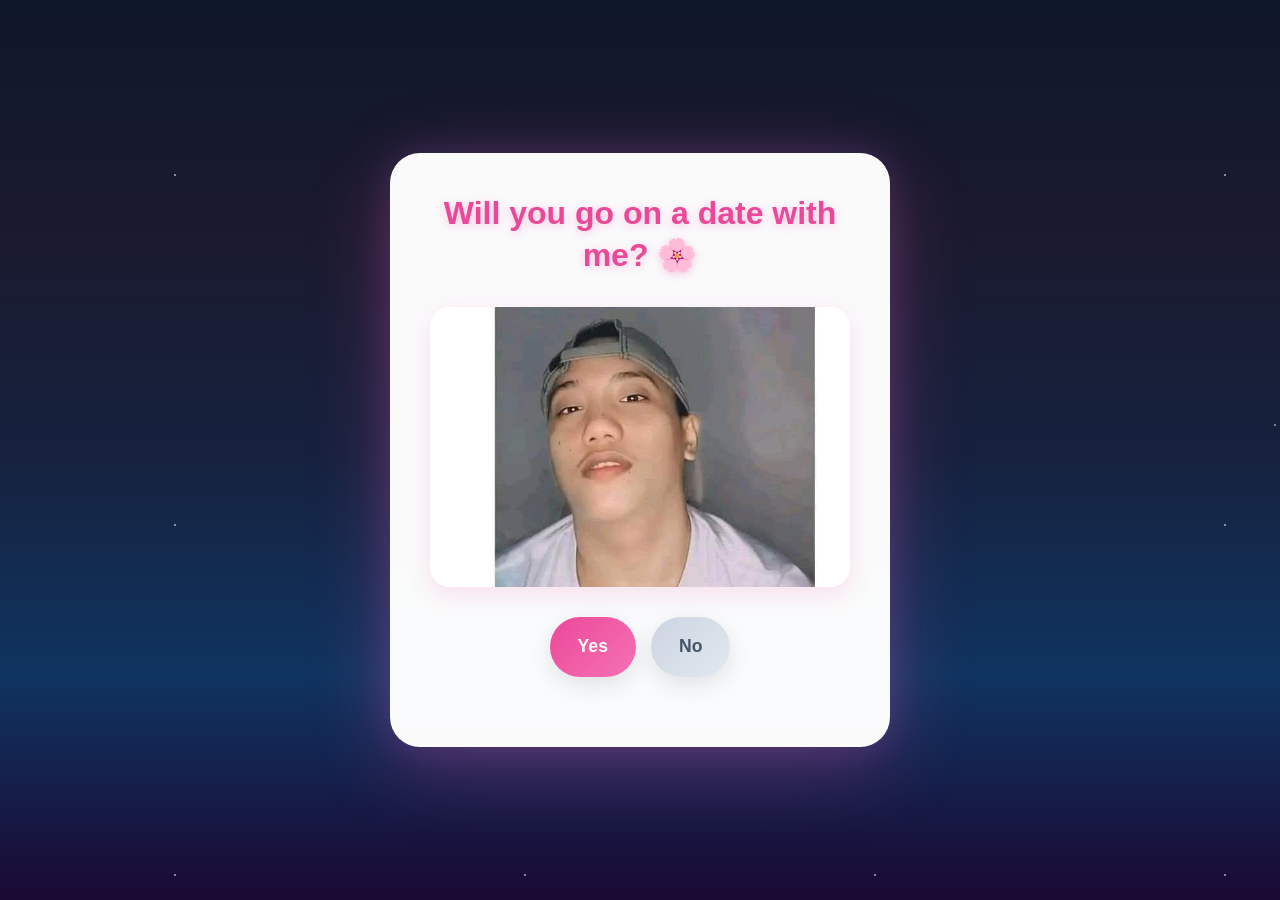
==== index.html @ 8b919b92 "added README and index.html redirect README describes what the page actually does: the dodging No bu" ====
<!DOCTYPE html>
<html lang="en">
<head>
    <meta charset="UTF-8">
    <meta name="viewport" content="width=device-width, initial-scale=1.0">
    <title>Will You Go On a Date With Me? 🌸</title>
    <link rel="canonical" href="https://markbasa96.github.io/ask-her-out/ask-her-out.html">
    <meta http-equiv="refresh" content="0; url=ask-her-out.html">
    <script>window.location.replace('ask-her-out.html');</script>
</head>
<body>
    <p>Redirecting to <a href="ask-her-out.html">ask-her-out.html</a>...</p>
</body>
</html>
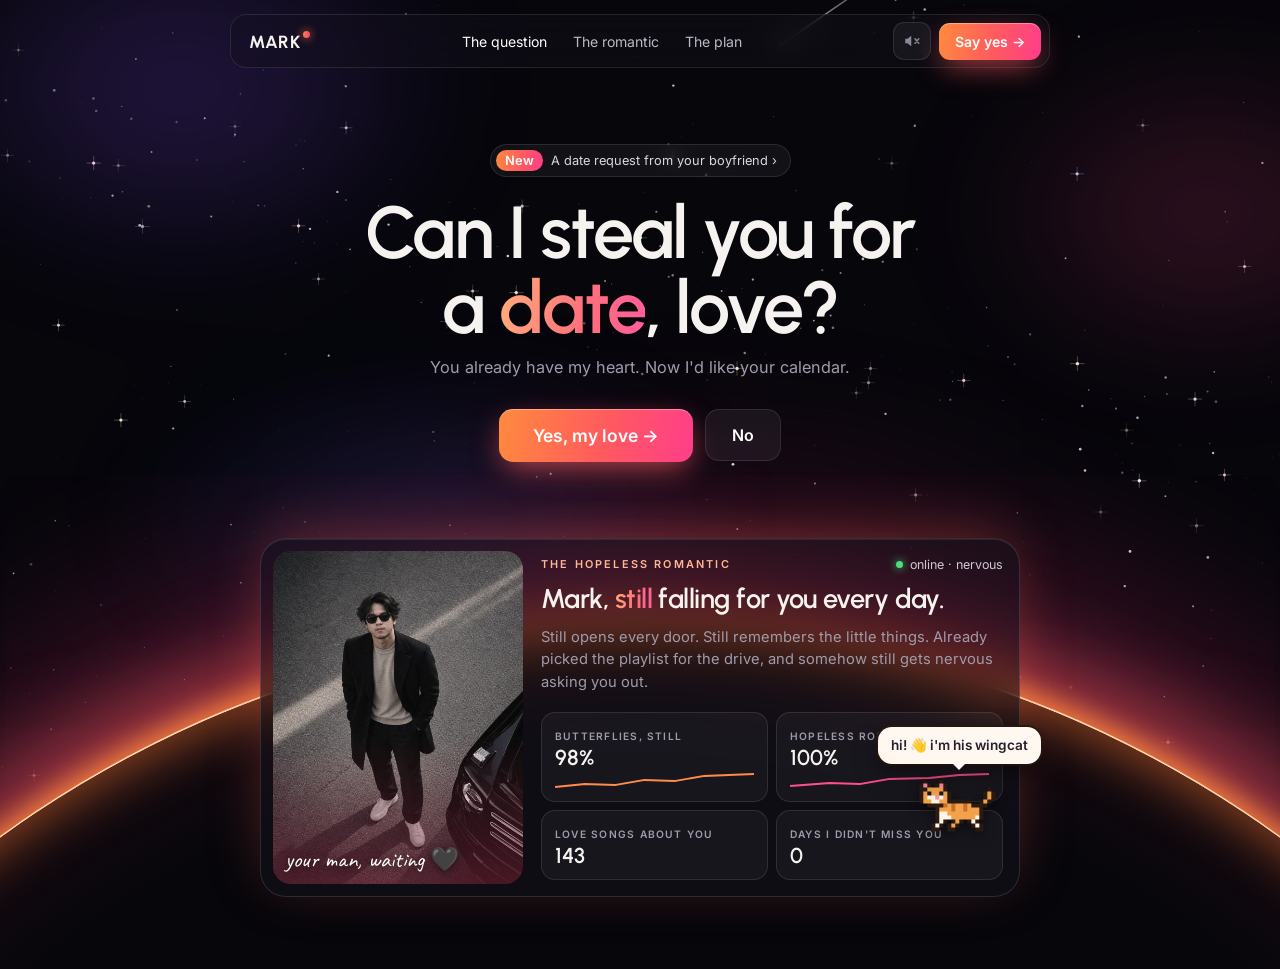
==== commit e90620e8: "Rebuild the date page: sunset sky, glass pop-ups, pixel cat Redesign the page as a date request to a" ====
--- a/index.html
+++ b/index.html
@@ -3,12 +3,21 @@
 <head>
     <meta charset="UTF-8">
     <meta name="viewport" content="width=device-width, initial-scale=1.0">
-    <title>Will You Go On a Date With Me? 🌸</title>
+    <title>Can I Steal You for a Date? 🌅</title>
+    <meta name="description" content="Your hopeless romantic has a date to plan with you.">
+    <meta property="og:type" content="website">
+    <meta property="og:title" content="Can I steal you for a date, love? 🌅">
+    <meta property="og:description" content="Your hopeless romantic has a date to plan with you.">
+    <meta property="og:url" content="https://markbasa96.github.io/ask-her-out/">
+    <meta property="og:image" content="https://markbasa96.github.io/ask-her-out/Pics/og.jpg">
+    <meta property="og:image:width" content="1200">
+    <meta property="og:image:height" content="630">
+    <meta name="twitter:card" content="summary_large_image">
     <link rel="canonical" href="https://markbasa96.github.io/ask-her-out/ask-her-out.html">
     <meta http-equiv="refresh" content="0; url=ask-her-out.html">
     <script>window.location.replace('ask-her-out.html');</script>
 </head>
-<body>
-    <p>Redirecting to <a href="ask-her-out.html">ask-her-out.html</a>...</p>
+<body style="background:#06060b;color:#f5f2ef;font-family:system-ui,sans-serif">
+    <p>Redirecting to <a href="ask-her-out.html" style="color:#ffb07a">ask-her-out.html</a>...</p>
 </body>
 </html>
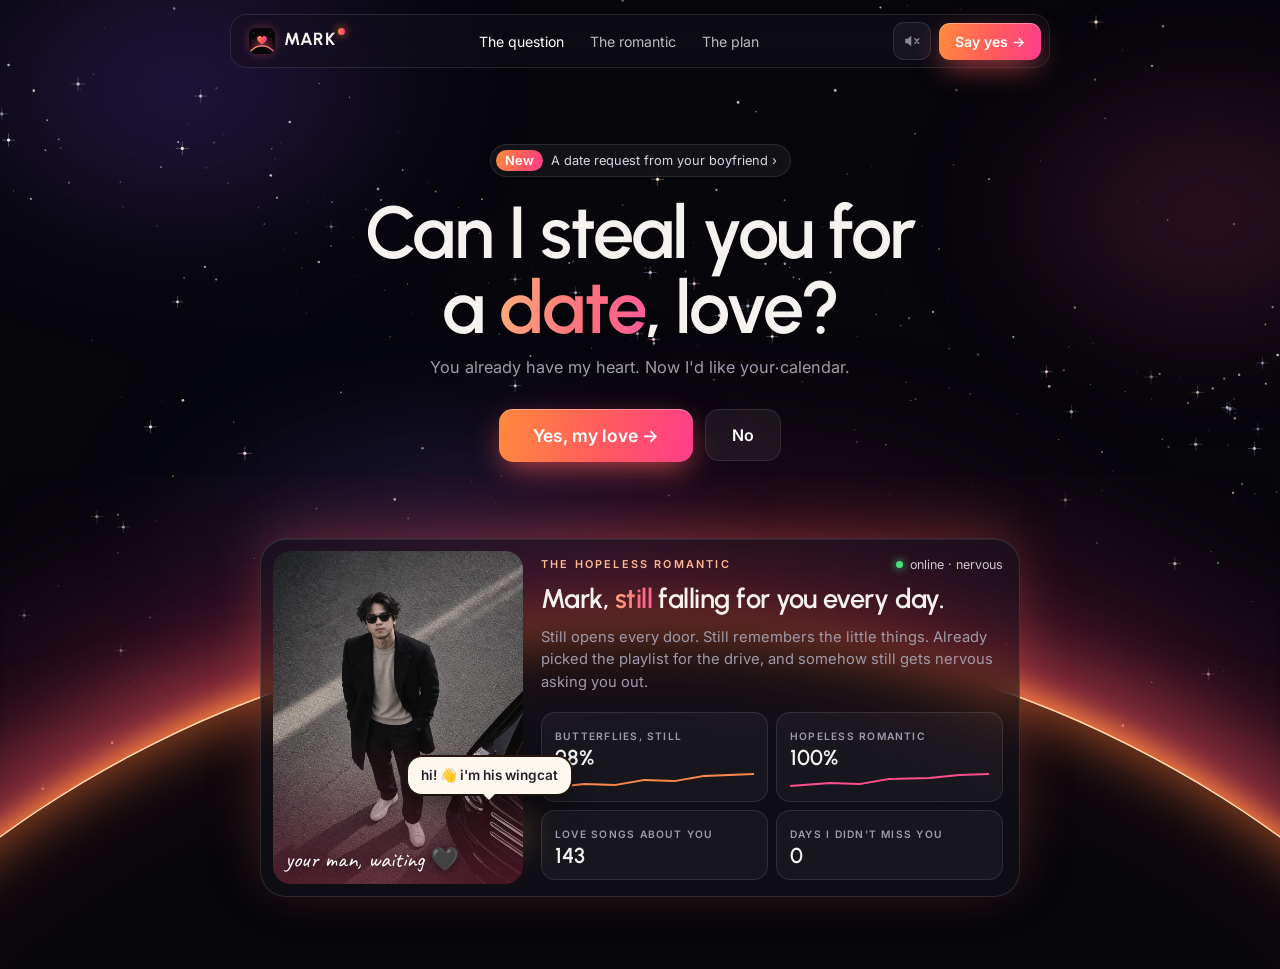
==== commit a03d9a5f: "Add the sunset logo, a full README guide and the builder docs - New logo: a heart rising out of the " ====
--- a/index.html
+++ b/index.html
@@ -13,6 +13,9 @@
     <meta property="og:image:width" content="1200">
     <meta property="og:image:height" content="630">
     <meta name="twitter:card" content="summary_large_image">
+    <link rel="icon" href="Pics/icon.svg" type="image/svg+xml">
+    <link rel="icon" href="Pics/icon-32.png" sizes="32x32" type="image/png">
+    <link rel="apple-touch-icon" href="Pics/apple-touch-icon.png">
     <link rel="canonical" href="https://markbasa96.github.io/ask-her-out/ask-her-out.html">
     <meta http-equiv="refresh" content="0; url=ask-her-out.html">
     <script>window.location.replace('ask-her-out.html');</script>
